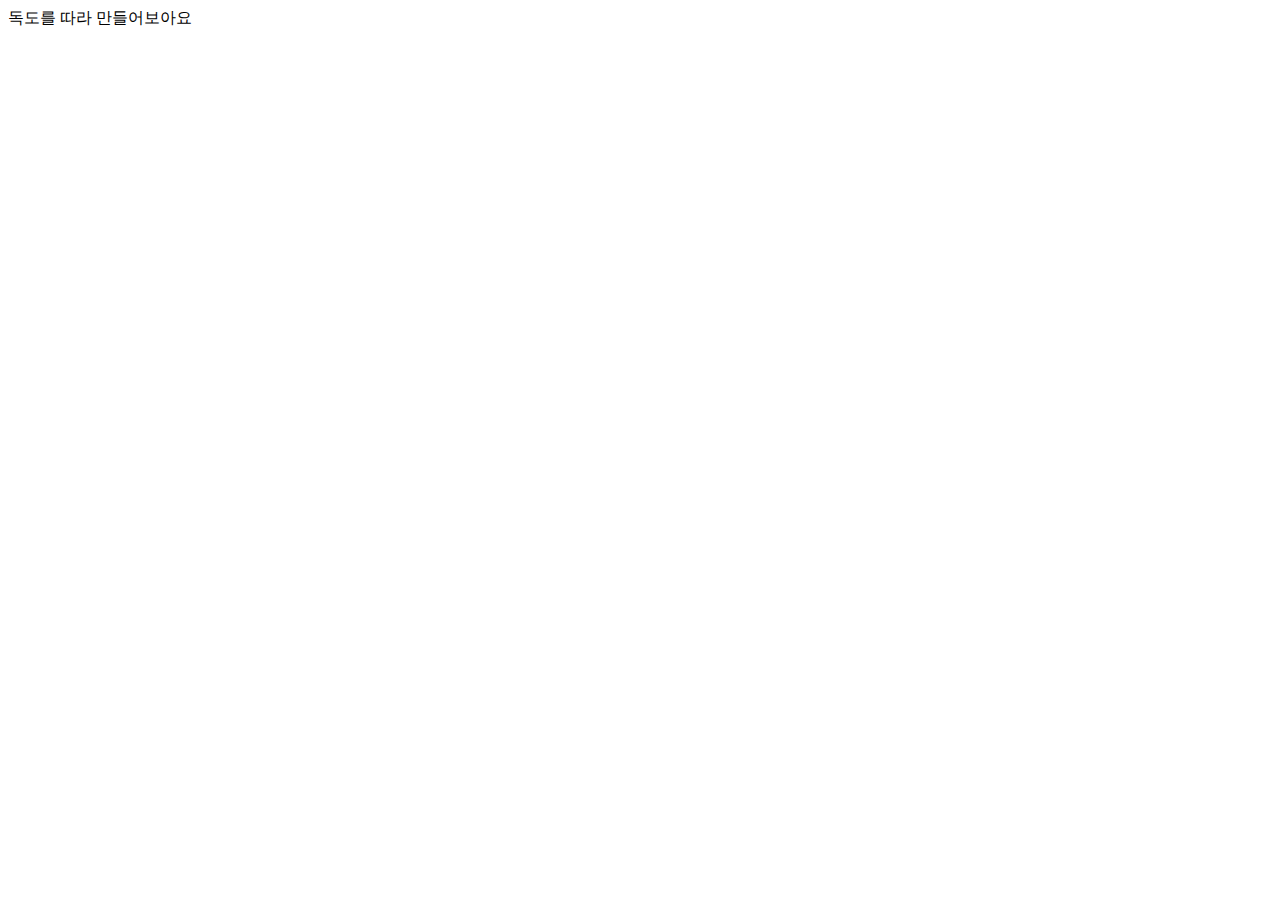
==== index.html @ 1f7504f8 "dokdo" ====
<!DOCTYPE html>
<html lang="ko">

<head>
    <meta charset="UTF-8">
    <meta name="viewport" content="width=device-width, initial-scale=1.0">
    <title>독도 따라만들기</title>
</head>

<body>
    독도를 따라 만들어보아요
</body>

</html>
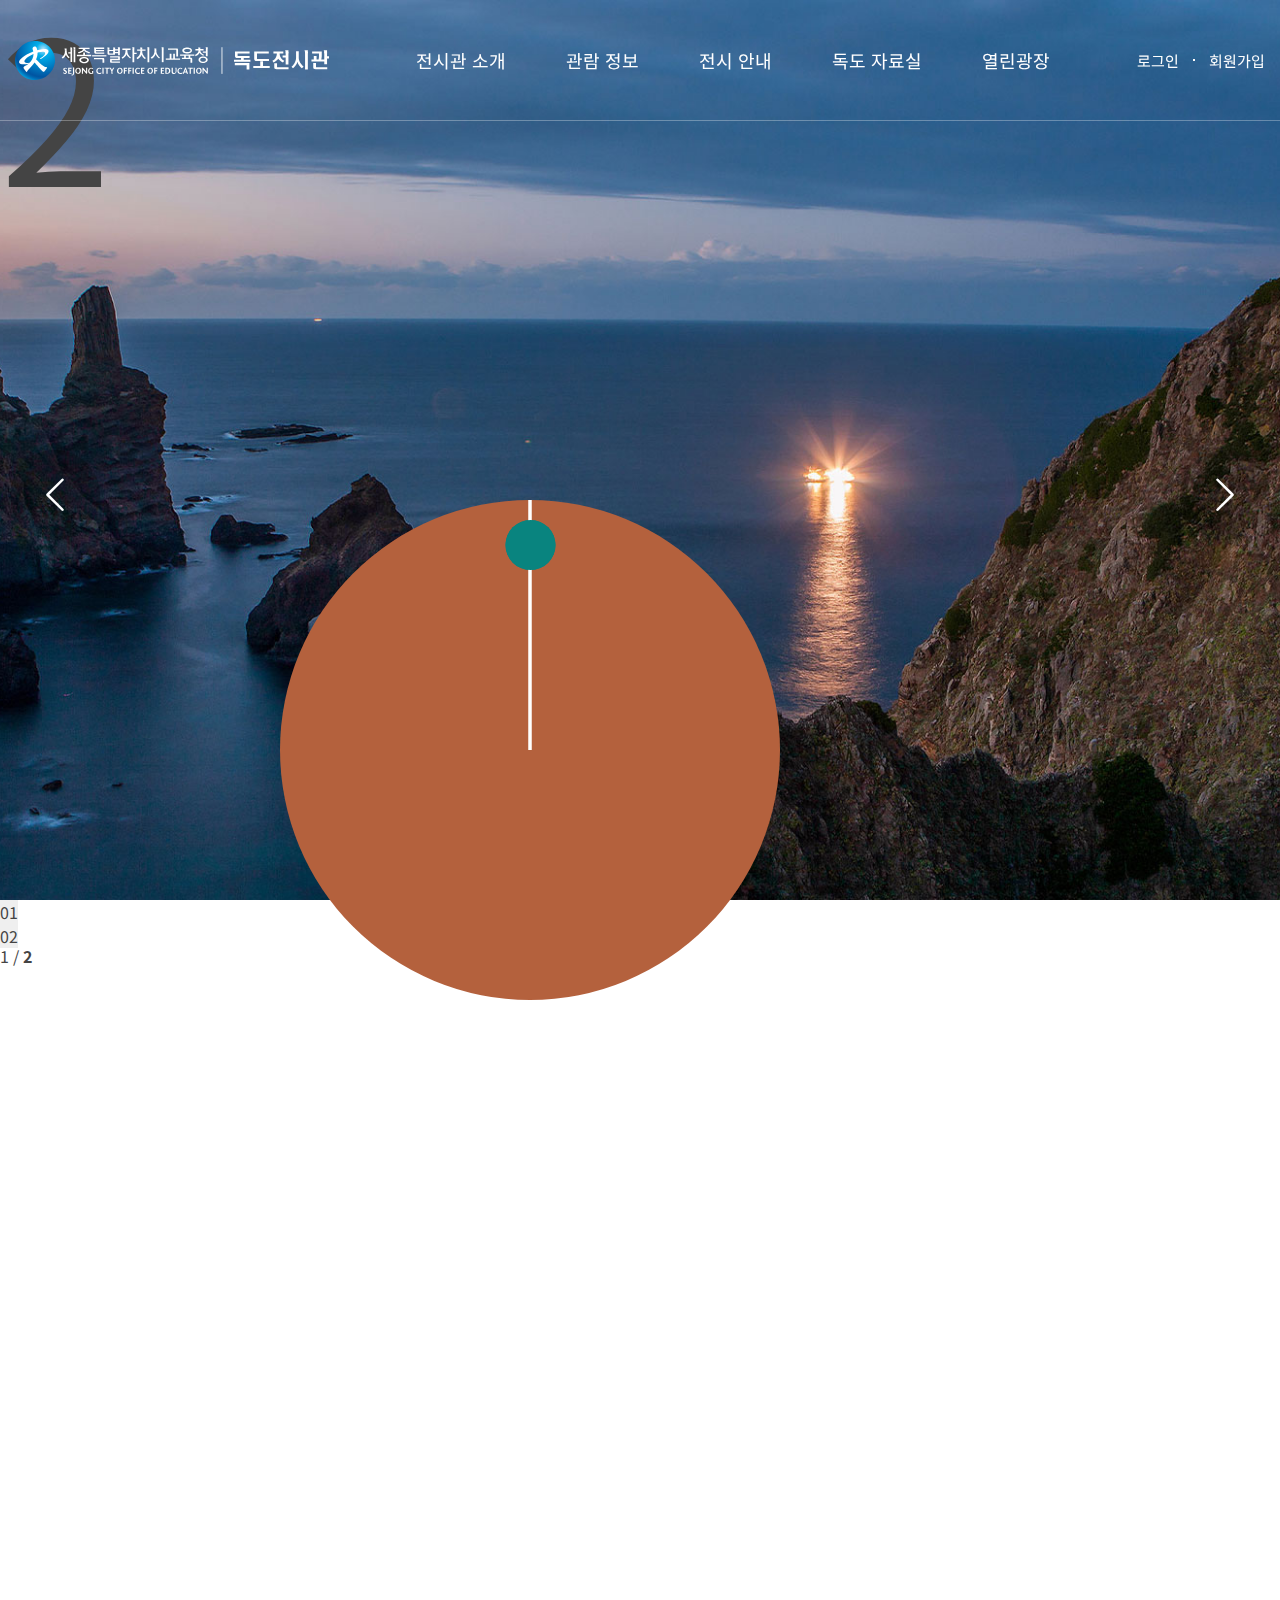
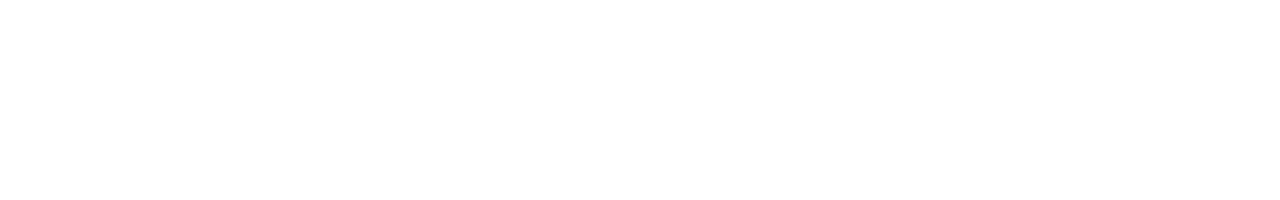
==== commit 82cf8267: "독도" ====
--- a/index.html
+++ b/index.html
@@ -5,10 +5,113 @@
     <meta charset="UTF-8">
     <meta name="viewport" content="width=device-width, initial-scale=1.0">
     <title>독도 따라만들기</title>
+    <link rel="stylesheet" href="./css/base.css">
+    <link rel="stylesheet" href="https://cdn.jsdelivr.net/npm/swiper@9/swiper-bundle.min.css" />
+    <link rel="stylesheet" href="./css/aos.css">
+    <link rel="stylesheet" href="./css/style.css?ver=1.0">
+
+    <script src="./js/jquery-1.12.4.min.js"></script>
+    <script src="https://cdn.jsdelivr.net/npm/swiper@9/swiper-bundle.min.js"></script>
+    <script src="./js/ScrollToPlugin.min.js"></script>
+    <script src="./js/TweenMax.min.js"></script>
+    <script src="./js/aos.js"></script>
+    <script src="./js/custom.js?ver=1.0"></script>
 </head>
 
 <body>
-    독도를 따라 만들어보아요
+    <div class="wrap">
+        <!-- 헤더 -->
+        <header class="header">
+            <div class="inner header_wrap">
+                <h1><a href="/"><img src="./images/logo_simbol.svg" alt=""><img src="./images/logo_tx.svg" alt=""></a>
+                </h1>
+                <nav class="gnb">
+                    <ul class="menu">
+                        <li><a href="">전시관 소개</a>
+                            <ul class="sub">
+                                <li><a href="">인사말</a></li>
+                                <li><a href="">전시관 연혁</a></li>
+                                <li><a href="">오시는길</a></li>
+                            </ul>
+                        </li>
+
+                        <li><a href="">관람 정보</a>
+                            <ul class="sub">
+                                <li><a href="">관람안내</a></li>
+                                <li><a href="">단체예약</a></li>
+                                <li><a href="">예약확인취소</a></li>
+                            </ul>
+                        </li>
+
+                        <li><a href="">전시 안내</a></li>
+                        <li><a href="">독도 자료실</a>
+                            <ul class="sub">
+                                <li><a href="">독도현황</a></li>
+                                <li><a href="">독도사진</a></li>
+                                <li><a href="">교육자료실</a></li>
+                            </ul>
+                        </li>
+                        <li><a href="">열린광장</a>
+                            <ul class="sub">
+                                <li><a href="">공지사항</a></li>
+                                <li><a href="">포토앨범</a></li>
+                            </ul>
+                        </li>
+                    </ul>
+                </nav>
+                <div class="login_area">
+                    <ul class="member">
+                        <li><a href="">로그인</a></li>
+                        <li><a href="">회원가입</a></li>
+                    </ul>
+                </div>
+            </div>
+        </header>
+        <!-- 메인 -->
+        <main>
+            <section class="main_visual">
+                <div class="main_slide swiper">
+                    <div class="swiper-wrapper">
+                        <!-- swiper-slide-active라는 스와이퍼 적용 시 붙는 class가 존재함 ↓-->
+                        <div class="swiper-slide itm01 itm">1</div>
+                        <div class="swiper-slide itm02 itm">2</div>
+                        <!-- 그래서 css로 slideActiveClass: 'on' 적용해서 class를 on으로 바꿈 -->
+                    </div>
+                </div>
+                <div class="arrows">
+                    <i class="bi bi-chevron-left left"></i>
+                    <i class="bi bi-chevron-right right"></i>
+                </div>
+                <ul class="slide_dots">
+                    <li><button>01</button></li>
+                    <li><button>02</button></li>
+                </ul>
+
+                <div class="num">
+                    <span>현재 슬라이드 번호</span> / <strong>총 갯수</strong>
+                </div>
+
+                <div class="cicle">
+                    <span></span>
+                    <span></span>
+                </div>
+
+            </section>
+
+            <section class="">
+                <div class=" inner"></div>
+            </section>
+
+            <section class="">
+                <div class="inner"></div>
+            </section>
+
+        </main>
+        <!-- 푸터 -->
+        <footer class="footer">
+
+        </footer>
+    </div>
 </body>
 
 </html>--- a/css/base.css
+++ b/css/base.css
@@ -0,0 +1,268 @@
+@charset "utf-8";
+
+@import url('https://fonts.googleapis.com/css2?family=Noto+Sans+KR:wght@100;300;400;500;700;900&family=Noto+Serif+KR:wght@200;300;400;500;600;700;900&family=Roboto:wght@100;300;400;500;700;900&display=swap');
+@import url("https://cdn.jsdelivr.net/npm/bootstrap-icons@1.10.5/font/bootstrap-icons.css");
+/* 
+ * base CSS Document
+ */
+
+/* reset */
+body,
+p,
+div,
+span,
+h1,
+h2,
+h3,
+h4,
+h5,
+h6,
+ul,
+ol,
+li,
+dl,
+dt,
+dd,
+table,
+th,
+td,
+form,
+fieldset,
+legend,
+input,
+textarea,
+button,
+select {
+    margin: 0;
+    padding: 0;
+    box-sizing: border-box;
+}
+
+*::before,
+*::after {
+    box-sizing: border-box;
+}
+
+body,
+input,
+textarea,
+button,
+select {
+    font-family: 'Noto Sans KR', 'Roboto', 'Noto Serif KR', sans-serif;
+    color: #444;
+    font-weight: 400;
+}
+
+html {
+    font-size: 6.25%;
+}
+
+body {
+    font-size: 16rem;
+    font-family: 'Noto Sans KR', 'Roboto', 'Noto Serif KR', sans-serif;
+    line-height: 1;
+}
+
+h1,
+h2,
+h3,
+h4,
+h5,
+h6 {
+    font-size: inherit;
+    font-weight: inherit;
+}
+
+input,
+textarea,
+button,
+select {
+    font-size: 16px;
+}
+
+img,
+fieldset,
+button {
+    border: 0;
+}
+
+textarea {
+    overflow: auto;
+}
+
+input[type=submit],
+input[type=button],
+button {
+    cursor: pointer;
+}
+
+img {
+    vertical-align: top;
+}
+
+address,
+em {
+    font-style: normal;
+}
+
+table {
+    border-spacing: 0;
+    border-collapse: collapse;
+}
+
+table,
+th,
+td {
+    border: none;
+}
+
+caption {
+    overflow: hidden;
+    line-height: 0;
+    text-indent: -2000em;
+}
+
+legend,
+.hidden {
+    padding: 0;
+    margin: 0;
+    overflow: hidden !important;
+    text-indent: 100%;
+    white-space: nowrap;
+    font-size: 0;
+}
+
+i {
+    font-style: normal;
+}
+
+/* HTML5 display-role reset for older browsers */
+article,
+aside,
+details,
+figcaption,
+figure,
+footer,
+header,
+hgroup,
+menu,
+nav,
+section {
+    display: block;
+}
+
+figure {
+    padding: 0px;
+    margin: 0px;
+}
+
+/* 링크 기본값 */
+a:link {
+    text-decoration: none;
+    color: #444;
+}
+
+a:visited {
+    text-decoration: none;
+    color: #444;
+}
+
+a:hover {
+    text-decoration: none;
+    color: #444;
+}
+
+a:active {
+    text-decoration: none;
+}
+
+a:focus {
+    text-decoration: none;
+}
+
+/* 리스트 스타일 제거 */
+ul,
+ol,
+li {
+    list-style: none;
+}
+
+/* mobile */
+body {
+    -webkit-text-size-adjust: none;
+    -moz-text-size-adjust: none;
+    -ms-text-size-adjust: none;
+}
+
+/* hidden contents */
+.skip,
+.hidden {
+    position: absolute;
+    width: 1rem;
+    height: 1rem;
+    font-size: 0;
+    line-height: 0;
+    overflow: hidden;
+    z-index: -1
+}
+
+.blind {
+    position: absolute;
+    width: 1px;
+    height: 1px;
+    margin: -1px;
+    overflow: hidden;
+    clip: rect(0 0 0 0)
+}
+
+.skip:focus {
+    top: 0;
+    left: 0;
+    display: inline-block;
+    width: auto;
+    height: auto;
+    padding: 0 30rem;
+    font-size: 14rem;
+    line-height: 40rem;
+    color: #fff;
+    background: #09847F;
+    z-index: 10
+}
+
+#skip_navi {
+    position: absolute;
+    top: 0;
+    height: 0rem;
+    width: 100%;
+    z-index: 999;
+}
+
+#skip_navi a {
+    display: block;
+    height: 1rem;
+    width: 1rem;
+    margin-bottom: -1rem;
+    overflow: hidden;
+    text-align: center;
+    color: #fff;
+    white-space: nowrap;
+    font-size: 18rem
+}
+
+#skip_navi a:focus,
+#skip_navi a:active {
+    display: block;
+    top: 0;
+    width: 100%;
+    height: 45rem;
+    line-height: 45rem;
+    padding: 10rem 0;
+    background: #09847F;
+}
+
+
+.inner {
+    max-width: 1440rem;
+    margin: 0 auto;
+    padding: 0 15rem;
+}--- a/css/style.css
+++ b/css/style.css
@@ -0,0 +1,265 @@
+/* 변수쓰기 */
+:root {
+    --mc: #09847f;
+    --sc: #b4613d;
+    --lc: #dddddd;
+    --wc: #ffffff;
+    --dc: #333;
+}
+
+.inner {
+    max-width: 1440rem;
+    margin: 0 auto;
+    padding: 0 15rem;
+}
+
+.wrap {}
+
+
+/* 헤더 */
+.header {
+    position: fixed;
+    top: 0;
+    left: 0;
+    right: 0;
+    z-index: 999;
+    border-bottom: 1px solid rgba(255, 255, 255, 0.3);
+}
+
+
+.header.on {
+    background: var(--wc);
+    border-bottom: 1px solid rgba(0, 0, 0, 0.1);
+}
+
+.header .header_wrap {
+    display: flex;
+    justify-content: space-between;
+    align-items: center;
+    height: 120rem;
+    color: var(--mc);
+
+    transition: height 0.5s;
+}
+
+.header.on .header_wrap {
+    height: 80rem;
+}
+
+.header h1 {
+    font-size: 0;
+}
+
+.header h1 img {
+    height: 39rem;
+}
+
+.header.on h1 img:last-child {
+    filter: invert();
+}
+
+/* 메뉴 */
+.gnb {}
+
+.gnb .menu {
+    display: flex;
+}
+
+.gnb .menu>li {
+    position: relative;
+    padding: 0 30px;
+}
+
+.gnb .menu a {
+    display: block;
+    color: var(--wc);
+    font-size: 18rem;
+    line-height: 120rem;
+}
+
+.header.on .gnb .menu a {
+    color: var(--dc);
+}
+
+/* 서브메뉴(다단메뉴) */
+.gnb .sub {
+    position: absolute;
+    top: 130rem;
+    left: 50%;
+    transform: translate(-50%, 0);
+    background: var(--wc);
+    width: 180rem;
+    text-align: center;
+    box-shadow: 15px 20px 30px rgba(17, 17, 17, 0.1);
+    padding: 15rem 0;
+    border-radius: 20rem;
+
+    opacity: 0;
+    visibility: hidden;
+
+    transition: 0.5s;
+}
+
+.header.on .gnb .menu li:hover .sub {
+    top: 80rem;
+}
+
+.gnb .menu li:hover .sub {
+    top: 100rem;
+    opacity: 1;
+    visibility: visible;
+}
+
+.gnb .sub li~li {}
+
+.gnb .sub a {
+    display: block;
+    color: var(--dc);
+    font-size: 15rem;
+    line-height: 40rem;
+}
+
+
+/* 로그인 */
+.login_area .member {
+    display: flex;
+    gap: 30px;
+}
+
+.login_area .member a {
+    font-size: 15rem;
+    color: var(--wc);
+}
+
+.login_area .member li~li {
+    position: relative;
+}
+
+.login_area .member li~li::before {
+    content: "";
+    position: absolute;
+    top: 50%;
+    left: -15rem;
+    width: 2px;
+    height: 2px;
+    transform: translate(-50%, -50%);
+    background: var(--wc);
+}
+
+.header.on .login_area .member a {
+    color: var(--dc);
+}
+
+.header.on .login_area .member li~li::before {
+    background: var(--dc);
+}
+
+
+/* 메인 */
+/* 메인 비쥬얼 스와이퍼 */
+.main_visual {
+    height: 100vh;
+}
+
+.main_slide .itm {
+    font-size: 100rem;
+    transition: 0.5s;
+}
+
+.main_slide .itm.on {
+    font-size: 200rem;
+}
+
+.main_visual .main_slide .itm01 {
+    height: 100vh;
+    background: url(../images/img_visual01.jpg) no-repeat center center/cover;
+}
+
+.main_visual .main_slide .itm02 {
+    height: 100vh;
+    background: url(../images/img_visual02.jpg) no-repeat center center/cover;
+}
+
+.main_visual .arrows {
+    position: absolute;
+    top: 50%;
+    left: 50%;
+    z-index: 998;
+    transform: translate(-50%, -50%);
+    max-width: 1600rem;
+    width: 100%;
+}
+
+.main_visual .arrows i {
+    position: absolute;
+    top: 0;
+}
+
+.main_visual .arrows .left {
+    left: 10rem;
+}
+
+.main_visual .arrows .right {
+    right: 10rem;
+}
+
+.main_visual .arrows i::before {
+    font-size: 40rem;
+    color: var(--wc);
+    padding: 25rem;
+    background: rgba(0, 0, 0, 0.2);
+    border-radius: 50%;
+}
+
+.main_visual .slide_dots li.on button {
+    font-size: 100rem;
+}
+
+.cicle {
+    position: absolute;
+    top: 500px;
+    right: 500px;
+    width: 500px;
+    height: 500px;
+    background: #b4613d;
+    z-index: 1000;
+    border-radius: 50%;
+}
+
+.cicle span {
+    position: absolute;
+    top: 0;
+    left: 50%;
+    transform: translate(-50%, 0);
+    height: 250px;
+    width: 3px;
+    background: #fff;
+}
+
+.cicle span::after {
+    content: "";
+    position: absolute;
+    top: 20px;
+    left: 50%;
+    transform: translate(-50%, 0);
+    width: 50px;
+    height: 50px;
+    background: #09847f;
+    border-radius: 50%;
+}
+
+.cicle span:nth-child(1) {
+    transform: translate(-50%, 0) rotate(0deg);
+    transform-origin: center bottom;
+}
+
+
+
+
+
+
+
+
+.footer {
+    height: 100vh;
+}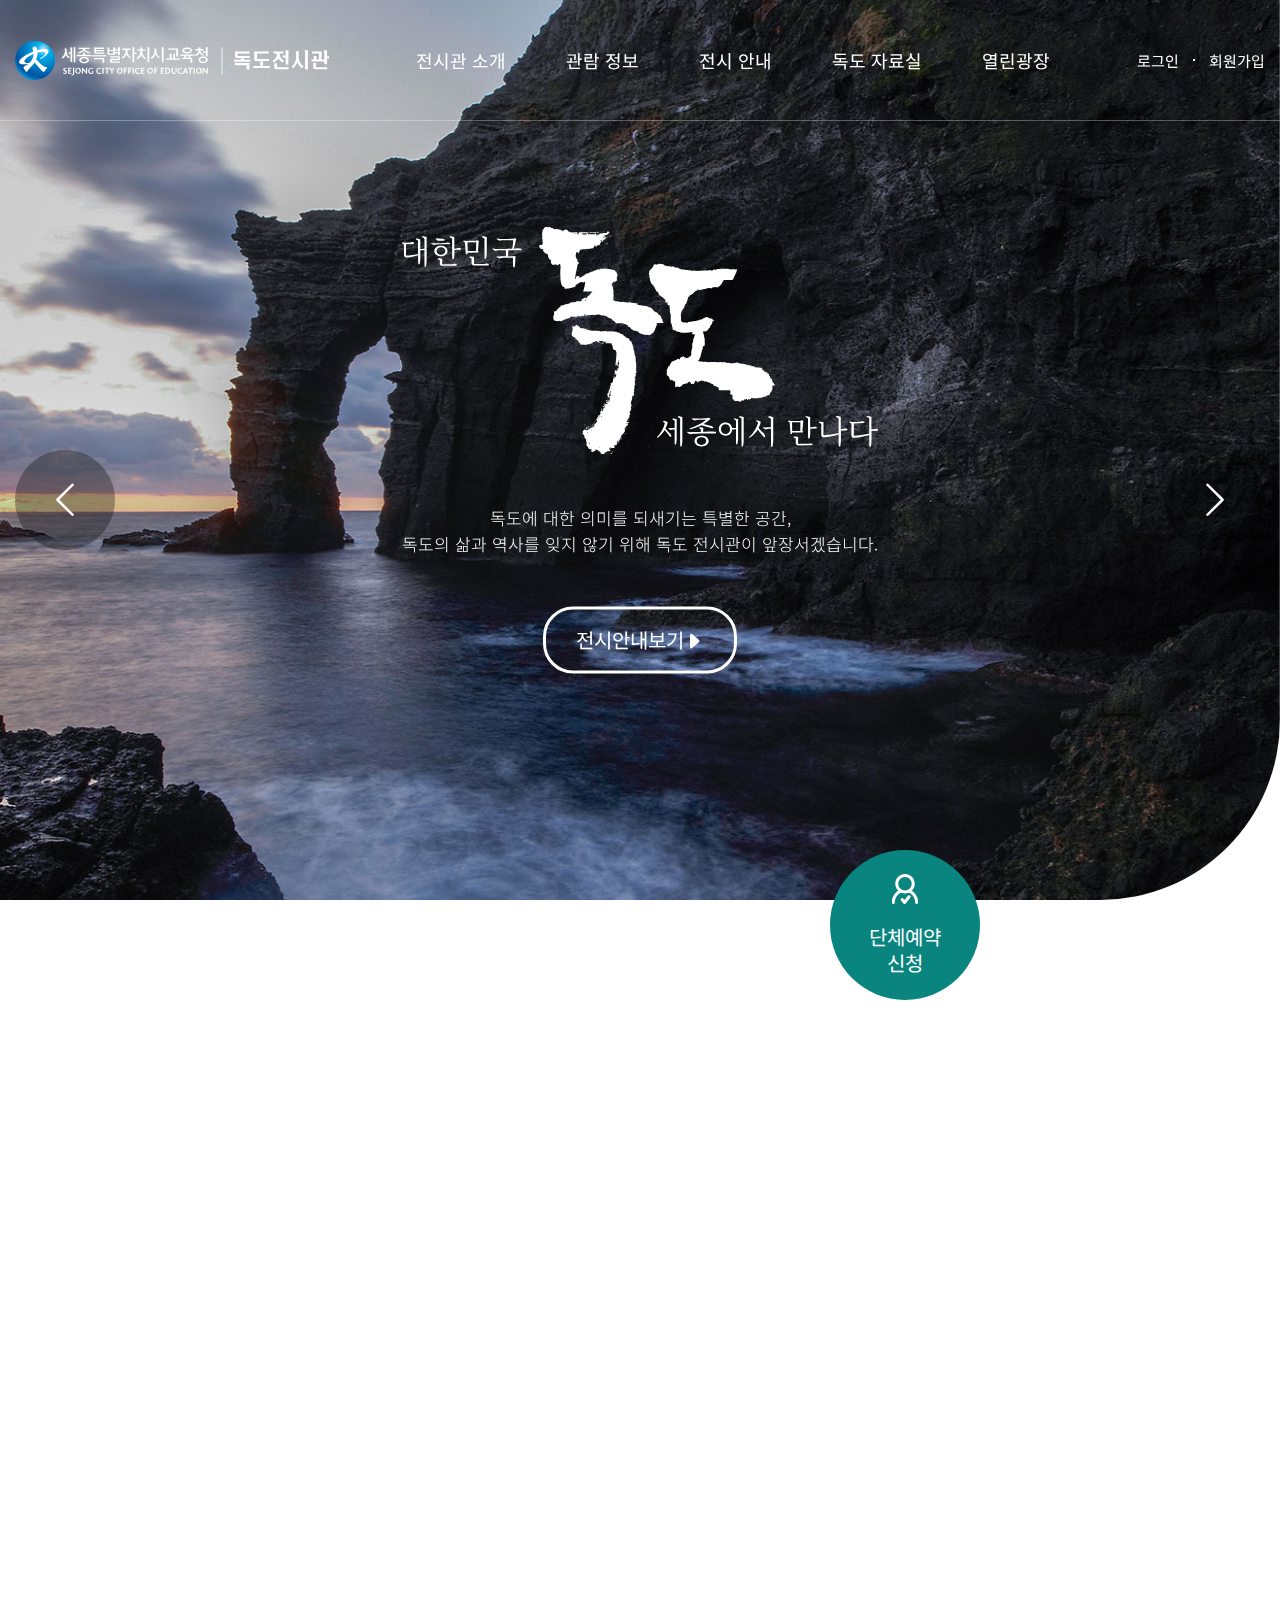
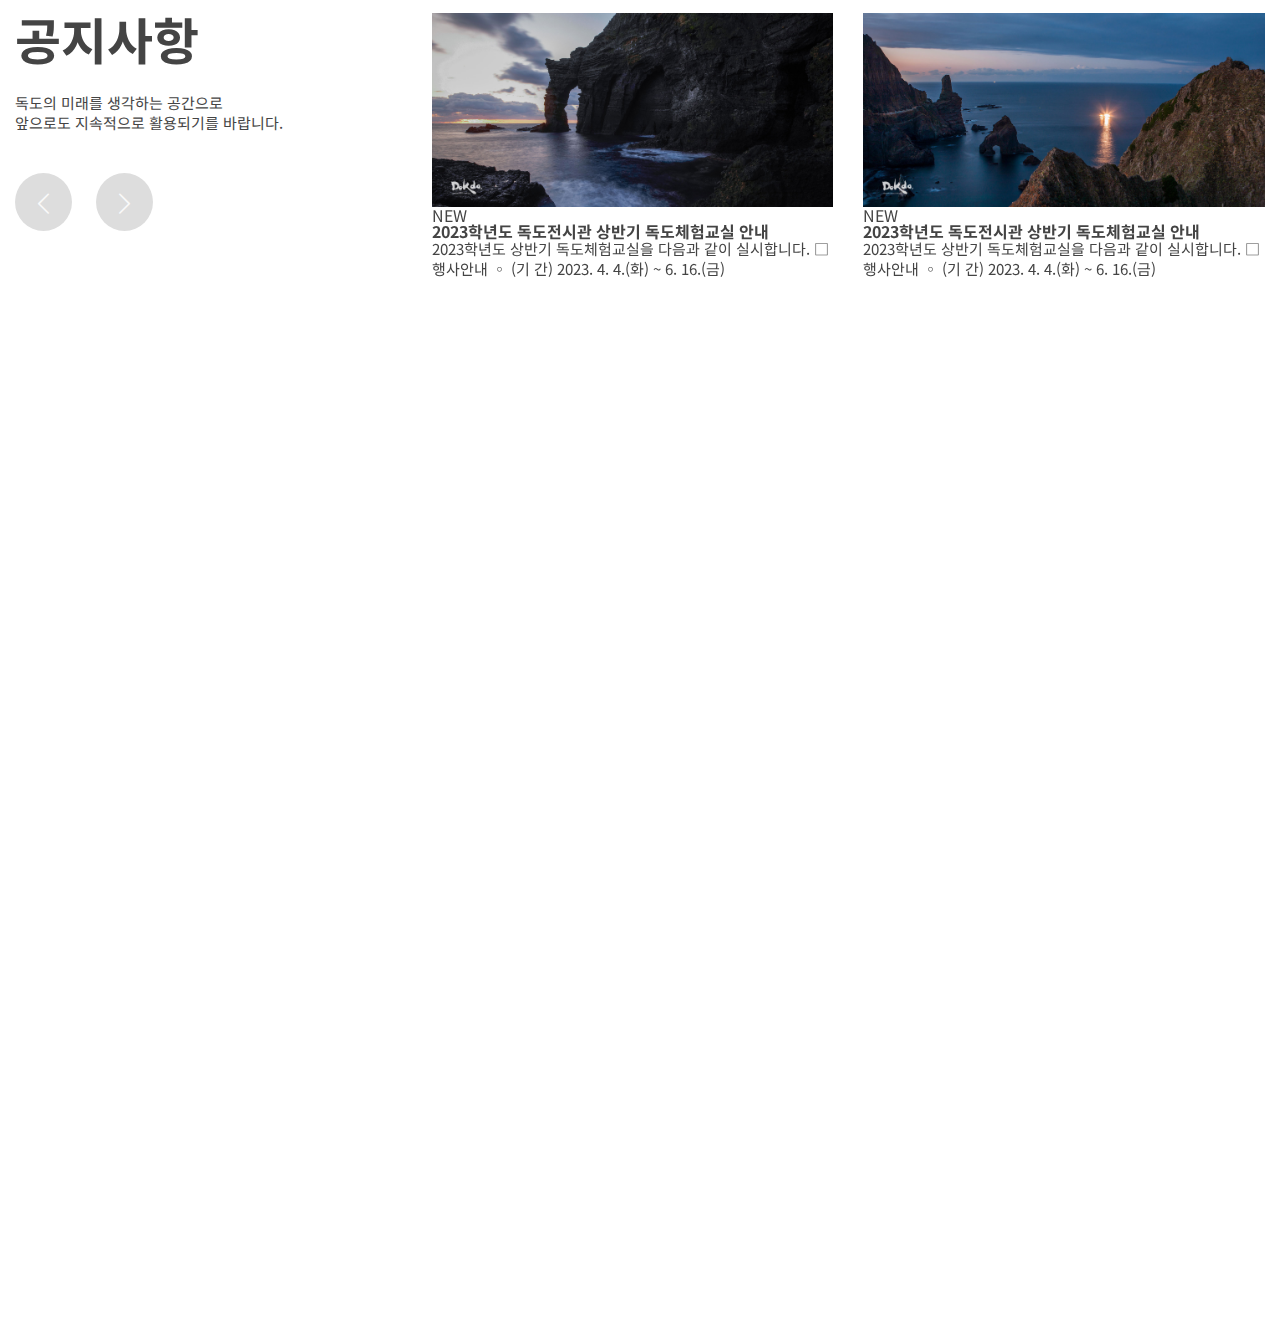
==== commit 04a04f7c: "독도" ====
--- a/index.html
+++ b/index.html
@@ -7,6 +7,7 @@
     <title>독도 따라만들기</title>
     <link rel="stylesheet" href="./css/base.css">
     <link rel="stylesheet" href="https://cdn.jsdelivr.net/npm/swiper@9/swiper-bundle.min.css" />
+    <link rel="stylesheet" href="./css/animate.min.css">
     <link rel="stylesheet" href="./css/aos.css">
     <link rel="stylesheet" href="./css/style.css?ver=1.0">
 
@@ -26,6 +27,7 @@
                 <h1><a href="/"><img src="./images/logo_simbol.svg" alt=""><img src="./images/logo_tx.svg" alt=""></a>
                 </h1>
                 <nav class="gnb">
+                    <h2 class="blind">메뉴</h2>
                     <ul class="menu">
                         <li><a href="">전시관 소개</a>
                             <ul class="sub">
@@ -70,47 +72,138 @@
         <!-- 메인 -->
         <main>
             <section class="main_visual">
+                <h2 class="blind">메인 컨텐츠 소개</h2>
                 <div class="main_slide swiper">
                     <div class="swiper-wrapper">
-                        <!-- swiper-slide-active라는 스와이퍼 적용 시 붙는 class가 존재함 ↓-->
-                        <div class="swiper-slide itm01 itm">1</div>
-                        <div class="swiper-slide itm02 itm">2</div>
-                        <!-- 그래서 css로 slideActiveClass: 'on' 적용해서 class를 on으로 바꿈 -->
-                    </div>
-                </div>
+                        <div class="swiper-slide itm01 itm">
+                            <div class="slide-image" data-swiper-parallax='45%'></div>
+                            <div class="content">
+                                <div class="img_box">
+                                    <img src="./images/visual_tx.svg" alt="">
+                                </div>
+                                <p>독도에 대한 의미를 되새기는 특별한 공간,<br />독도의 삶과 역사를 잊지 않기 위해 독도 전시관이 앞장서겠습니다.</p>
+                                <a href="" class="btn wc">전시안내보기<i class="bi bi-caret-right-fill"></i></a>
+                            </div>
+                        </div>
+                        <div class="swiper-slide itm02 itm">
+                            <div class="slide-image" data-swiper-parallax='45%'></div>
+                            <div class="content">
+                                <div class="img_box">
+                                    <img src="./images/visual_tx.svg" alt="">
+                                </div>
+                                <p>독도에 대한 의미를 되새기는 특별한 공간,<br />독도의 삶과 역사를 잊지 않기 위해 독도 전시관이 앞장서겠습니다.</p>
+                                <a href="" class="btn wc">전시안내보기<i class="bi bi-caret-right-fill"></i></a>
+                            </div>
+                        </div>
+                    </div>
+                </div>
+
                 <div class="arrows">
                     <i class="bi bi-chevron-left left"></i>
                     <i class="bi bi-chevron-right right"></i>
                 </div>
-                <ul class="slide_dots">
-                    <li><button>01</button></li>
-                    <li><button>02</button></li>
-                </ul>
-
-                <div class="num">
-                    <span>현재 슬라이드 번호</span> / <strong>총 갯수</strong>
-                </div>
-
-                <div class="cicle">
-                    <span></span>
-                    <span></span>
-                </div>
-
+                <div class="btn_cicle">
+                    <a href="" class="case">
+                        <span>단체예약<br />신청</span>
+                    </a>
+                </div>
             </section>
 
-            <section class="">
-                <div class=" inner"></div>
-            </section>
-
-            <section class="">
-                <div class="inner"></div>
-            </section>
-
-        </main>
-        <!-- 푸터 -->
-        <footer class="footer">
-
-        </footer>
+
+            <section class="main_content section _se_">
+                <h2 class="blind">메인 콘텐츠</h2>
+                <div class="inner content">
+                    <div class="left">
+                        <h3>독도 바로알기</h3>
+                        <p>독도의 역사를 배우고, 자연을 체험하며 독도영토주권<br />
+                            수호 의지를 다질 수 있는 소중한 시간이 되기를 바랍니다.</p>
+                        <a href="" class="btn mc">바로가기
+                            <i class="bi bi-caret-right-fill"></i></a>
+                    </div>
+                    <div class="right">
+                        <h3>관람안내</h3>
+                        <div class="desc">
+                            <i class="bi bi-caret-right-fill"></i>
+                            <a href="tel:044-999-6393" class="tel">044-999-6393</a>
+                            <a href="" class="btn2">관람 문의하기</a>
+                        </div>
+                        <ul class="list_dots list">
+
+                            <li><strong>관람시간</strong>
+                                <p>화요일-토요일 9:00 ~ 17:00<br />
+                                    (점심시간 12:00~13:00, 입장마감 16:30)<br />
+                                    <span>※ 관람시간은 학교 사정에 따라 변경될 수 있습니다.</span>
+                                </p>
+                            </li>
+                            <li><strong>휴관안내</strong>
+                                <p>일요일, 월요일 및 공휴일</p>
+                            </li>
+                            <li><strong class="ls2">위치</strong>
+                                <p>세종특별자치시 새롬서로 68 새롬고등학교 1층</p>
+                            </li>
+
+                        </ul>
+                    </div>
+                </div>
+    </div>
+
+
+    </section>
+    <section class="main_notice _se_">
+        <div class="inner content">
+            <div class="left">
+                <h2>공지사항</h2>
+                <p>독도의 미래를 생각하는 공간으로<br />
+                    앞으로도 지속적으로 활용되기를 바랍니다.</p>
+                <div class="arrows">
+                    <i class="bi bi-chevron-left"></i>
+                    <i class="bi bi-chevron-right"></i>
+                </div>
+
+            </div>
+            <div class="right">
+                <div class="swiper notice_slide">
+                    <div class="swiper-wrapper">
+                        <div class="swiper-slide card">
+                            <a href="">
+                                <div class="img_box"><img src="./images/img_visual01.jpg" alt=""></div>
+                                <div class="new btn3">NEW</div>
+                                <strong>2023학년도 독도전시관 상반기 독도체험교실 안내</strong>
+                                <p class="desc">2023학년도 상반기 독도체험교실을 다음과 같이 실시합니다.
+                                    □ 행사안내
+                                    ◦ (기 간) 2023. 4. 4.(화) ~ 6. 16.(금)
+                                </p>
+                            </a>
+                        </div>
+                        <div class="swiper-slide card">
+                            <a href="">
+                                <div class="img_box"><img src="./images/img_visual02.jpg" alt=""></div>
+                                <div class="new btn3">NEW</div>
+                                <strong>2023학년도 독도전시관 상반기 독도체험교실 안내</strong>
+                                <p class="desc">2023학년도 상반기 독도체험교실을 다음과 같이 실시합니다.
+                                    □ 행사안내
+                                    ◦ (기 간) 2023. 4. 4.(화) ~ 6. 16.(금)
+                                </p>
+                            </a>
+
+                        </div>
+                    </div>
+                </div>
+            </div>
+        </div>
+
+
+
+
+
+
+    </section>
+
+    </main>
+    <!-- 푸터 -->
+    <footer class="footer">
+
+    </footer>
     </div>
 </body>
 
--- a/css/base.css
+++ b/css/base.css
@@ -157,27 +157,9 @@
 }
 
 /* 링크 기본값 */
-a:link {
+a {
     text-decoration: none;
-    color: #444;
-}
-
-a:visited {
-    text-decoration: none;
-    color: #444;
-}
-
-a:hover {
-    text-decoration: none;
-    color: #444;
-}
-
-a:active {
-    text-decoration: none;
-}
-
-a:focus {
-    text-decoration: none;
+    color: inherit
 }
 
 /* 리스트 스타일 제거 */
--- a/css/style.css
+++ b/css/style.css
@@ -5,12 +5,91 @@
     --lc: #dddddd;
     --wc: #ffffff;
     --dc: #333;
+    --gc: #f9f9f9;
 }
 
 .inner {
     max-width: 1440rem;
     margin: 0 auto;
     padding: 0 15rem;
+}
+
+.btn {
+    display: inline-block;
+    font-size: 20rem;
+    padding: 20rem 30rem;
+    border-radius: 30rem;
+}
+
+.btn2 {
+    display: inline-block;
+    font-size: 20rem;
+    padding: 20rem 30rem;
+    border-radius: 20rem;
+    overflow: hidden;
+    background: var(--dc);
+    color: var(--wc);
+}
+
+.btn::before {
+    content: "";
+    font-family: bootstrap-icons;
+    vertical-align: middle;
+    margin: 0 0;
+}
+
+.btn.wc {
+    position: relative;
+    color: var(--wc);
+    border: 3px solid var(--wc);
+}
+
+.btn.wc::before {
+    content: "";
+    position: absolute;
+    top: 0;
+    left: 0;
+    right: 0;
+    height: 0;
+    z-index: -1;
+    background: var(--mc);
+    transition: 0.3s;
+}
+
+.btn.wc:hover::before {
+    top: auto;
+    bottom: 0;
+    height: 100%;
+}
+
+.btn.mc {
+    color: var(--mc);
+    border: 3px solid var(--mc);
+}
+
+.list_dots>* {
+    position: relative;
+    padding: 0 0 0 15rem;
+}
+
+.list_dots>*::before {
+    content: "";
+    position: absolute;
+    top: 7rem;
+    left: 0;
+    width: 2rem;
+    height: 2rem;
+    background: var(--mc);
+
+}
+
+
+.section {
+    padding: 100rem 0;
+}
+
+.section.gc {
+    background: var(--gc);
 }
 
 .wrap {}
@@ -158,24 +237,78 @@
 /* 메인 */
 /* 메인 비쥬얼 스와이퍼 */
 .main_visual {
+    position: relative;
     height: 100vh;
 }
 
+.main_slide {
+    border-radius: 0 0 180rem 0;
+    overflow: hidden;
+}
+
 .main_slide .itm {
-    font-size: 100rem;
-    transition: 0.5s;
-}
-
-.main_slide .itm.on {
-    font-size: 200rem;
-}
-
-.main_visual .main_slide .itm01 {
+    position: relative;
+    overflow: hidden;
+    height: 100vh;
+}
+
+.main_slide .itm .slide-image {
+    position: absolute;
+    inset: 0 0 0 0;
+}
+
+.main_slide .itm .content {
+    position: absolute;
+    top: 50%;
+    left: 50%;
+    transform: translate(-50%, -50%);
+    z-index: 999;
+
+    text-align: center;
+}
+
+.main_slide .itm .img_box {
+    margin: 0 0 50rem 0;
+}
+
+.main_slide .itm p {
+    color: var(--wc);
+    margin: 0 0 50rem 0;
+    text-align: center;
+    font-size: 17rem;
+    font-weight: 300;
+    line-height: 26rem;
+    transform: translate(-100rem, 0);
+    opacity: 0;
+    transition: .5s 1s;
+}
+
+.main_slide .itm.on p {
+    opacity: 1;
+    transform: translate(0, 0);
+}
+
+.main_slide .itm .btn {
+    transform: translate(100rem, 0);
+    opacity: 0;
+    transition: .5s 1.5s;
+}
+
+.main_slide .itm.on .btn {
+    opacity: 1;
+    transform: translate(0, 0);
+}
+
+/* .swiper-wrapper {
+    transition-timing-function: cubic-bezier(0.17, 0.46, 1, 0.39);
+} */
+
+.main_slide .itm01 .slide-image {
     height: 100vh;
     background: url(../images/img_visual01.jpg) no-repeat center center/cover;
 }
 
-.main_visual .main_slide .itm02 {
+.main_slide .itm02 .slide-image {
     height: 100vh;
     background: url(../images/img_visual02.jpg) no-repeat center center/cover;
 }
@@ -193,70 +326,207 @@
 .main_visual .arrows i {
     position: absolute;
     top: 0;
+    cursor: pointer;
 }
 
 .main_visual .arrows .left {
-    left: 10rem;
+    left: 15rem;
 }
 
 .main_visual .arrows .right {
-    right: 10rem;
+    right: 15rem;
 }
 
 .main_visual .arrows i::before {
     font-size: 40rem;
     color: var(--wc);
-    padding: 25rem;
-    background: rgba(0, 0, 0, 0.2);
+    padding: 30rem;
+    background: rgba(0, 0, 0, 0.3);
     border-radius: 50%;
 }
 
-.main_visual .slide_dots li.on button {
-    font-size: 100rem;
-}
-
-.cicle {
-    position: absolute;
-    top: 500px;
-    right: 500px;
-    width: 500px;
-    height: 500px;
-    background: #b4613d;
-    z-index: 1000;
+
+.main_visual .btn_cicle {
+    position: absolute;
+    bottom: -100rem;
+    right: 300rem;
+    z-index: 999;
+}
+
+.main_visual .btn_cicle .case {
+    display: flex;
+    flex-direction: column;
+    justify-content: center;
+    align-items: center;
+    width: 150rem;
+    height: 150rem;
+    background: var(--mc);
+    color: var(--wc);
+    font-size: 20rem;
     border-radius: 50%;
-}
-
-.cicle span {
-    position: absolute;
-    top: 0;
-    left: 50%;
-    transform: translate(-50%, 0);
-    height: 250px;
-    width: 3px;
-    background: #fff;
-}
-
-.cicle span::after {
+    text-align: center;
+    line-height: 26rem;
+
+
+}
+
+.main_visual .btn_cicle:hover .case {
+
+    animation: flipInY 1s;
+}
+
+.main_visual .btn_cicle .case::before {
     content: "";
-    position: absolute;
-    top: 20px;
-    left: 50%;
-    transform: translate(-50%, 0);
-    width: 50px;
-    height: 50px;
-    background: #09847f;
+    display: block;
+    width: 26rem;
+    height: 30rem;
+    background: url(../images/icon_apply.svg) no-repeat center center/cover;
+    margin: 0 0 20rem 0;
+}
+
+.main_content {}
+
+.main_content .content {
+    display: grid;
+    grid-template-columns: repeat(2, 1fr);
+    gap: 30rem;
+}
+
+.main_content .content>* {
+    padding: 80rem 60rem;
+}
+
+.main_content .content .left {
+    position: relative;
+    border-radius: 50rem;
+    background: var(--gc);
+}
+
+.main_content .content .left::before {
+    content: '';
+    position: absolute;
+    bottom: 0;
+    right: 0;
+    width: 400rem;
+    height: 200rem;
+    background: url(../images/img_dokdo.png) no-repeat right bottom/cover;
+    border-radius: 0 0 50rem 0;
+    filter: invert(0);
+
+}
+
+.main_content .content h3 {
+    font-size: 40rem;
+    font-weight: 700;
+    margin: 0 0 17rem 0;
+}
+
+.main_content .content .left {
+    opacity: 0;
+    transform: translate(0, 100rem);
+    transition: 0.8s;
+}
+
+.main_content.on .content .left {
+    opacity: 1;
+    transform: translate(0, 0);
+}
+
+.main_content .content .right {
+    opacity: 0;
+    transform: translate(0, 100rem);
+    transition: 0.8s;
+}
+
+.main_content.on .content .right {
+    opacity: 1;
+    transform: translate(0, 0);
+}
+
+.main_content .content .left p {
+    font-size: 15rem;
+    font-weight: 300;
+    line-height: 20rem;
+    margin: 0 0 57rem 0;
+}
+
+.main_content .content .right .desc {
+    display: flex;
+    justify-content: space-between;
+    align-items: center;
+    margin: 0 0 30rem 0;
+    padding: 0 0 15rem 0;
+    border-bottom: 1px dotted var(--lc);
+}
+
+.main_content .content .right .desc i {
+    background: var(--gc);
+    padding: 15rem 16rem;
     border-radius: 50%;
-}
-
-.cicle span:nth-child(1) {
-    transform: translate(-50%, 0) rotate(0deg);
-    transform-origin: center bottom;
-}
-
-
-
-
-
+    font-size: 30rem;
+}
+
+.main_content .content .right .desc .tel {
+    font-size: 35rem;
+    font-weight: 700;
+}
+
+
+
+.main_content .content .list>* {
+    display: grid;
+    grid-template-columns: 100rem 1fr;
+    margin: 0 0 20rem 0;
+    line-height: 1.6;
+}
+
+.main_content .content .list>*::before {
+    top: 13rem;
+}
+
+.main_content .content .list .ls2 {
+    letter-spacing: 30rem;
+}
+
+
+.main_notice {
+    padding: 0 0 100rem 0;
+}
+
+.main_notice h2 {
+    font-size: 50rem;
+    font-weight: 700;
+    margin: 0 0 30rem 0;
+}
+
+.main_notice .arrows i {
+    padding: 11rem 16rem;
+    font-size: 25rem;
+    background: var(--lc);
+    color: var(--gc);
+    border-radius: 50%;
+    margin: 0 20rem 0 0;
+}
+
+.main_notice p {
+    font-size: 15rem;
+    font-size: 300;
+    line-height: 20rem;
+    margin: 0 0 57rem 0;
+}
+
+.main_notice .content {
+    display: grid;
+    grid-template-columns: 1fr 2fr;
+}
+
+.main_notice .right {
+    overflow: hidden;
+}
+
+.main_notice img {
+    width: 100%;
+}
 
 
 
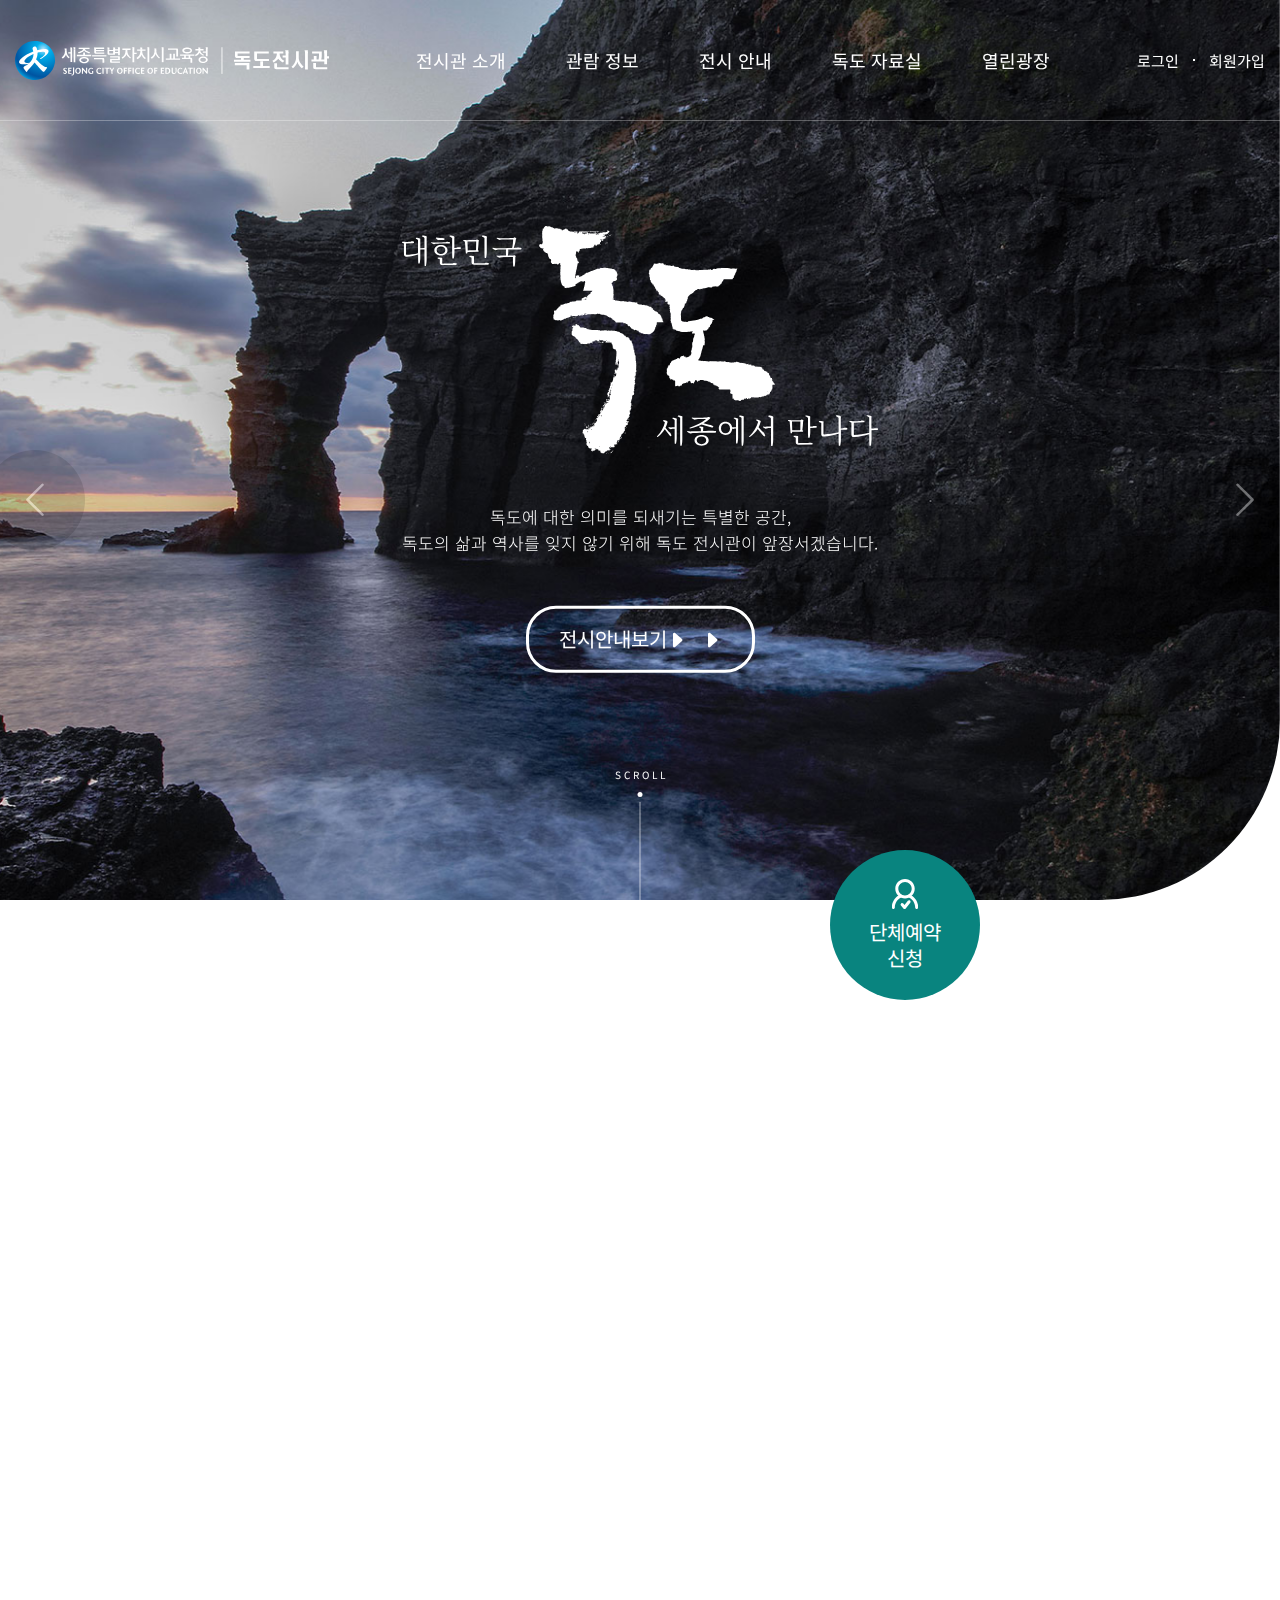
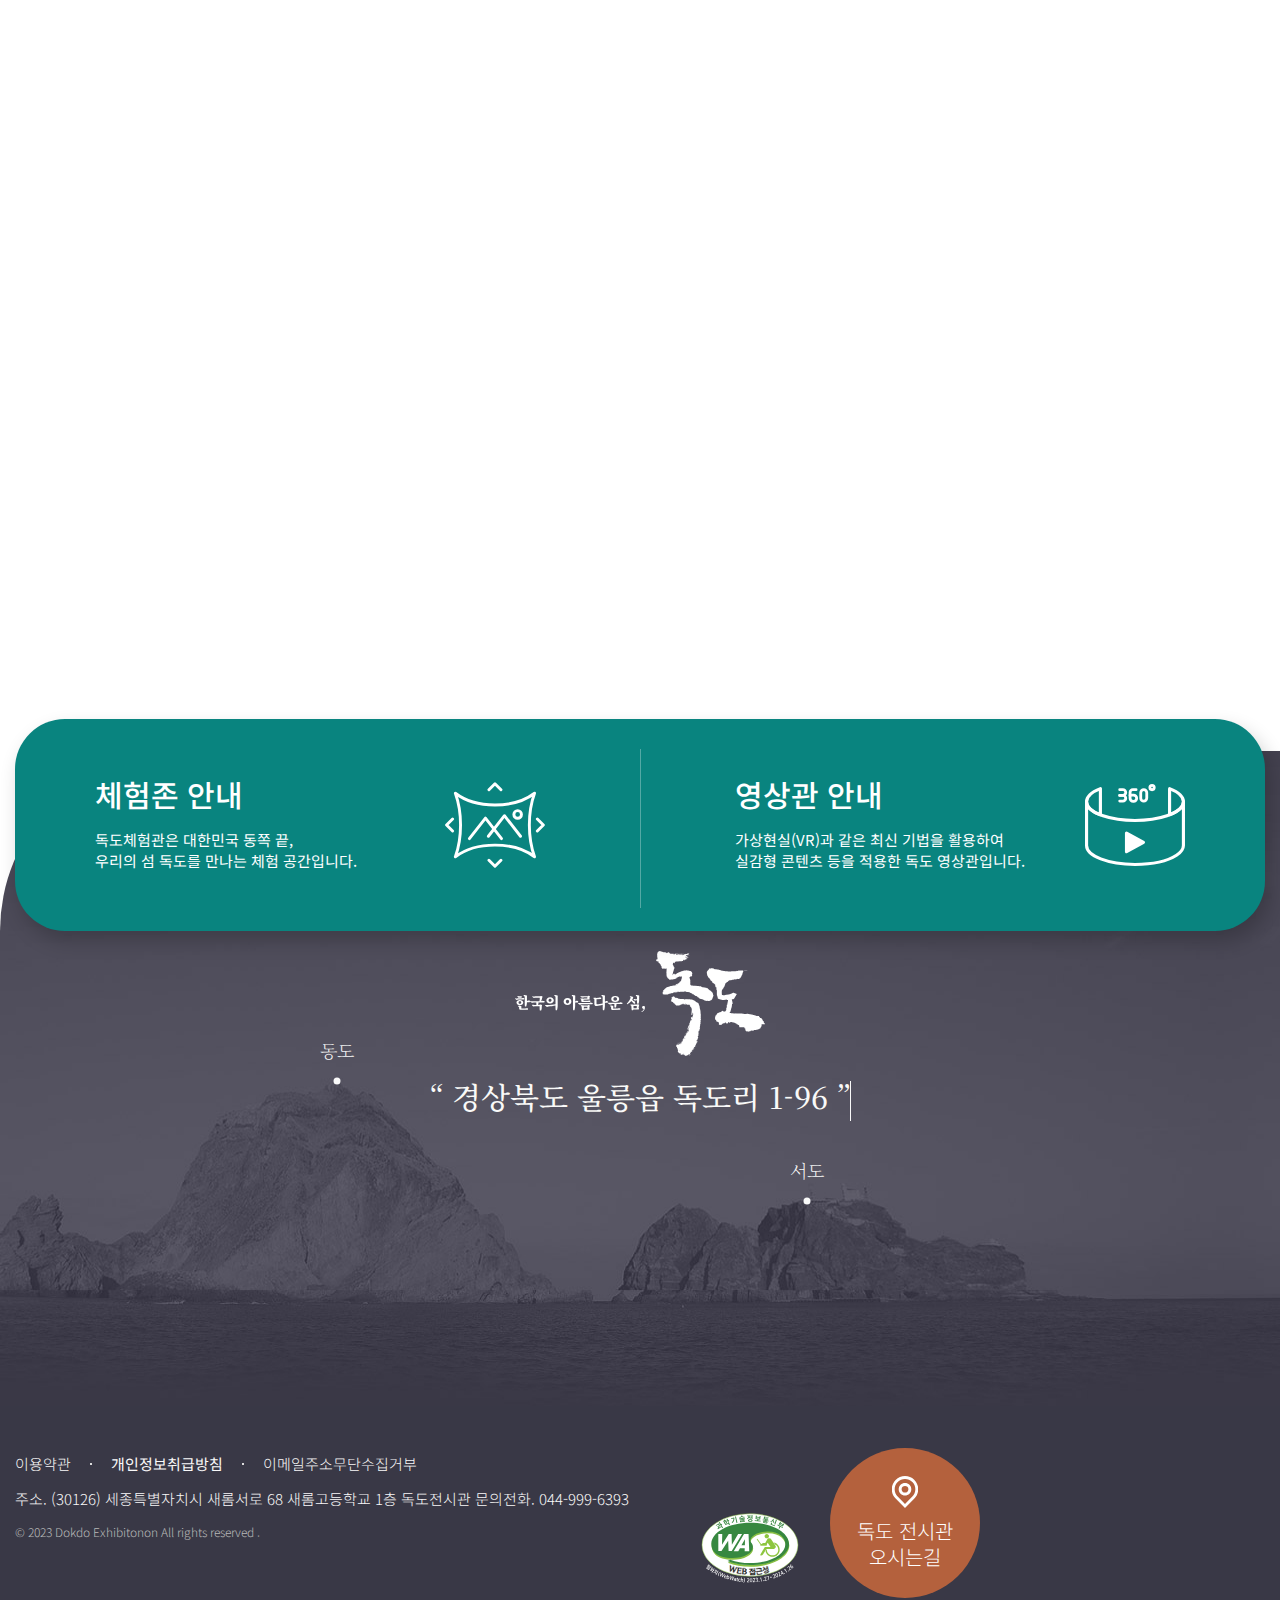
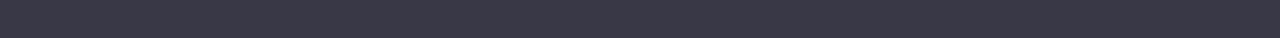
==== commit b93758ea: "DokDo" ====
--- a/index.html
+++ b/index.html
@@ -92,7 +92,7 @@
                                     <img src="./images/visual_tx.svg" alt="">
                                 </div>
                                 <p>독도에 대한 의미를 되새기는 특별한 공간,<br />독도의 삶과 역사를 잊지 않기 위해 독도 전시관이 앞장서겠습니다.</p>
-                                <a href="" class="btn wc">전시안내보기<i class="bi bi-caret-right-fill"></i></a>
+                                <a href="" class="btn wc">전시안내보기</a>
                             </div>
                         </div>
                     </div>
@@ -106,6 +106,9 @@
                     <a href="" class="case">
                         <span>단체예약<br />신청</span>
                     </a>
+                </div>
+                <div class="scroll">
+                    <span>S C R O L L</span>
                 </div>
             </section>
 
@@ -118,7 +121,7 @@
                         <p>독도의 역사를 배우고, 자연을 체험하며 독도영토주권<br />
                             수호 의지를 다질 수 있는 소중한 시간이 되기를 바랍니다.</p>
                         <a href="" class="btn mc">바로가기
-                            <i class="bi bi-caret-right-fill"></i></a>
+                            </i></a>
                     </div>
                     <div class="right">
                         <h3>관람안내</h3>
@@ -146,9 +149,9 @@
                     </div>
                 </div>
     </div>
-
-
     </section>
+
+
     <section class="main_notice _se_">
         <div class="inner content">
             <div class="left">
@@ -156,12 +159,12 @@
                 <p>독도의 미래를 생각하는 공간으로<br />
                     앞으로도 지속적으로 활용되기를 바랍니다.</p>
                 <div class="arrows">
-                    <i class="bi bi-chevron-left"></i>
-                    <i class="bi bi-chevron-right"></i>
-                </div>
-
-            </div>
-            <div class="right">
+                    <i class="bi bi-chevron-left left"></i>
+                    <i class="bi bi-chevron-right right"></i>
+                </div>
+
+            </div>
+            <div class="right_slide">
                 <div class="swiper notice_slide">
                     <div class="swiper-wrapper">
                         <div class="swiper-slide card">
@@ -191,18 +194,74 @@
                 </div>
             </div>
         </div>
-
-
-
-
-
-
+    </section>
+
+    <section class="main_banner _se_">
+        <h2 class="blind">메인 배너</h2>
+        <div class="inner">
+            <ul class="content">
+                <li>
+                    <a href="">
+                        <h3>체험존 안내</h3>
+                        <p>독도체험관은 대한민국 동쪽 끝, <br /> 우리의 섬 독도를 만나는 체험 공간입니다.</p>
+                        <strong></strong>
+                    </a>
+                </li>
+                <li>
+                    <a href="">
+                        <h3>영상관 안내</h3>
+                        <p>가상현실(VR)과 같은 최신 기법을 활용하여<br />
+                            실감형 콘텐츠 등을 적용한 독도 영상관입니다.
+                        </p>
+                    </a>
+                </li>
+            </ul>
+        </div>
     </section>
 
     </main>
     <!-- 푸터 -->
     <footer class="footer">
-
+        <div class="top">
+            <div class="inner content">
+                <div class="img_box">
+                    <img src="./images/img_logo2.svg" alt="">
+                </div>
+                <div class="txt">“ 경상북도 울릉읍 독도리 1-96 ”</div>
+            </div>
+            <div class="dots">
+                <div class="east">
+                    <p>동도</p>
+                </div>
+                <div class="west">
+                    <p>서도</p>
+                </div>
+            </div>
+        </div>
+        <div class="bottom">
+            <div class="bottom_wrap">
+                <address class="inner content">
+                    <ul class="customer">
+                        <li><a href="">이용약관</a></li>
+                        <li><a href=""><strong>개인정보취급방침</strong></a></li>
+                        <li><a href="">이메일주소무단수집거부</a></li>
+                    </ul>
+                    <div class="adress">
+                        주소. (30126) 세종특별자치시 새롬서로 68 새롬고등학교 1층 독도전시관
+                        문의전화. 044-999-6393
+                    </div>
+                    <div class="copy">&copy; 2023 Dokdo Exhibitonon All rights reserved .</div>
+                </address>
+                <div class="web">
+                    <img src="./images/wa_mark.svg" alt="">
+                    <div class="btn_cicle">
+                        <a href="" class="case">
+                            <span>독도 전시관<br />오시는길</span>
+                        </a>
+                    </div>
+                </div>
+            </div>
+        </div>
     </footer>
     </div>
 </body>
--- a/css/base.css
+++ b/css/base.css
@@ -147,8 +147,10 @@
 hgroup,
 menu,
 nav,
-section {
+section,
+address {
     display: block;
+    box-sizing: border-box;
 }
 
 figure {
--- a/css/style.css
+++ b/css/style.css
@@ -1,12 +1,13 @@
 /* 변수쓰기 */
 :root {
-    --mc: #09847f;
-    --sc: #b4613d;
+    --mc: #09847F;
+    --sc: #B4613D;
     --lc: #dddddd;
     --wc: #ffffff;
-    --dc: #333;
+    --dc: #444444;
     --gc: #f9f9f9;
 }
+
 
 .inner {
     max-width: 1440rem;
@@ -19,29 +20,41 @@
     font-size: 20rem;
     padding: 20rem 30rem;
     border-radius: 30rem;
+    overflow: hidden;
 }
 
 .btn2 {
     display: inline-block;
-    font-size: 20rem;
-    padding: 20rem 30rem;
+    font-size: 18rem;
+    padding: 10rem 20rem;
     border-radius: 20rem;
     overflow: hidden;
     background: var(--dc);
     color: var(--wc);
 }
 
-.btn::before {
-    content: "";
+.btn3 {
+    display: inline-block;
+    font-size: 14rem;
+    padding: 5rem 10rem 4rem 10rem;
+    border-radius: 10rem;
+    overflow: hidden;
+    color: var(--mc);
+    border: 2px solid var(--mc);
+}
+
+.btn::after {
+    content: "\f231";
     font-family: bootstrap-icons;
-    vertical-align: middle;
-    margin: 0 0;
+    vertical-align: -3px;
+    margin: 0 0 0 15rem;
 }
 
 .btn.wc {
     position: relative;
     color: var(--wc);
     border: 3px solid var(--wc);
+
 }
 
 .btn.wc::before {
@@ -53,7 +66,7 @@
     height: 0;
     z-index: -1;
     background: var(--mc);
-    transition: 0.3s;
+    transition: .5s;
 }
 
 .btn.wc:hover::before {
@@ -67,12 +80,12 @@
     border: 3px solid var(--mc);
 }
 
-.list_dots>* {
+.list_dot>* {
     position: relative;
     padding: 0 0 0 15rem;
 }
 
-.list_dots>*::before {
+.list_dot>*::before {
     content: "";
     position: absolute;
     top: 7rem;
@@ -80,9 +93,7 @@
     width: 2rem;
     height: 2rem;
     background: var(--mc);
-
-}
-
+}
 
 .section {
     padding: 100rem 0;
@@ -91,6 +102,7 @@
 .section.gc {
     background: var(--gc);
 }
+
 
 .wrap {}
 
@@ -321,20 +333,33 @@
     transform: translate(-50%, -50%);
     max-width: 1600rem;
     width: 100%;
+
 }
 
 .main_visual .arrows i {
     position: absolute;
     top: 0;
     cursor: pointer;
+    opacity: 0.4;
+    transition: 0.5s;
 }
 
 .main_visual .arrows .left {
-    left: 15rem;
+    left: -15rem;
 }
 
 .main_visual .arrows .right {
-    right: 15rem;
+    right: -15rem;
+}
+
+.main_visual:hover .arrows .left {
+    opacity: 1;
+    transform: translate(30rem, 0);
+}
+
+.main_visual:hover .arrows .right {
+    opacity: 1;
+    transform: translate(-30rem, 0);
 }
 
 .main_visual .arrows i::before {
@@ -345,12 +370,68 @@
     border-radius: 50%;
 }
 
+.main_visual .scroll {
+    position: absolute;
+    bottom: 120px;
+    left: 50%;
+    transform: translate(-50%, 0);
+    z-index: 999;
+}
+
+.main_visual .scroll span {
+    position: relative;
+    color: var(--gc);
+    font-size: 10px;
+    text-transform: uppercase;
+}
+
+.main_visual .scroll span::before {
+    content: "";
+    position: absolute;
+    top: 35px;
+    left: 50%;
+    width: 2px;
+    height: 120px;
+    background: rgba(255, 255, 255, 0.3);
+    transform: translate(-50%, 0);
+}
+
+.main_visual .scroll span::after {
+    content: "";
+    position: absolute;
+    top: 25px;
+    left: 50%;
+    width: 5px;
+    height: 5px;
+    background: rgba(255, 255, 255, 1);
+    transform: translate(-50%, 0);
+    border-radius: 50%;
+
+    animation: circle 1.5s infinite cubic-bezier(1, .45, .55, .65);
+}
+
+@keyframes circle {
+    0% {
+        transform: translate(-50%, 0);
+    }
+
+    80% {
+        outline: 0 solid rgba(255, 255, 255, 0.8);
+    }
+
+    100% {
+        transform: translate(-50%, 115px);
+        outline: 30px solid rgba(64, 136, 230, 0);
+    }
+}
+
 
 .main_visual .btn_cicle {
     position: absolute;
     bottom: -100rem;
     right: 300rem;
     z-index: 999;
+    z-index: 1;
 }
 
 .main_visual .btn_cicle .case {
@@ -381,7 +462,7 @@
     width: 26rem;
     height: 30rem;
     background: url(../images/icon_apply.svg) no-repeat center center/cover;
-    margin: 0 0 20rem 0;
+    margin: 0 0 10rem 0;
 }
 
 .main_content {}
@@ -493,6 +574,17 @@
     padding: 0 0 100rem 0;
 }
 
+.main_notice .content {
+    opacity: 0;
+    transform: translate(0, 100rem);
+    transition: 0.8s;
+}
+
+.main_notice.on .content {
+    opacity: 1;
+    transform: translate(0, 0)
+}
+
 .main_notice h2 {
     font-size: 50rem;
     font-weight: 700;
@@ -520,16 +612,340 @@
     grid-template-columns: 1fr 2fr;
 }
 
-.main_notice .right {
-    overflow: hidden;
+.main_notice .right_slide {
+    position: relative;
+    /* overflow: hidden; */
+    min-width: 0;
+}
+
+.main_notice .right_slide::before {
+    content: "";
+    position: absolute;
+    top: -20rem;
+    left: -45rem;
+    width: 100rem;
+    height: 100rem;
+    outline: 50rem solid var(--mc);
+    border-radius: 50%;
 }
 
 .main_notice img {
     width: 100%;
-}
-
-
-
-.footer {
-    height: 100vh;
+    height: 300rem;
+    object-fit: cover;
+}
+
+.main_notice .card {
+    padding: 15rem;
+    background: var(--gc);
+    border-radius: 10rem;
+}
+
+.main_notice .card .img_box {
+    border-radius: 5rem;
+    overflow: hidden;
+    margin: 0 0 15rem 0;
+}
+
+.main_notice .card strong {
+    display: block;
+    margin: 10rem 0;
+}
+
+
+.main_banner .content {
+    position: relative;
+    display: grid;
+    grid-template-columns: repeat(2, 1fr);
+    gap: 30rem;
+    background: var(--mc);
+    color: var(--wc);
+    margin: 0 auto -80rem auto;
+
+    border-radius: 50rem;
+    box-shadow: 5rem 10rem 20rem rgba(0, 0, 0, 0.2);
+
+    transform: translate(0, 100rem);
+    transition: 0.5s;
+    z-index: 1;
+}
+
+.main_banner.on .content {
+    transform: translate(0, 0);
+}
+
+.main_banner .content a {
+    display: block;
+    padding: 60rem 80rem;
+}
+
+.main_banner .content h3 {
+    font-size: 30rem;
+    font-weight: 500;
+    margin: 0 0 20rem 0;
+}
+
+.main_banner .content p {
+    font-size: 15rem;
+    line-height: 21rem;
+}
+
+.main_banner .content li {
+    position: relative;
+}
+
+
+.main_banner .content li a::after {
+    content: "";
+    position: absolute;
+    right: 80rem;
+    top: 50%;
+    transform: translate(0, -50%);
+    width: 100rem;
+    height: 100rem;
+    background: url(../images/icon_experience.svg) no-repeat center;
+}
+
+.main_banner .content li:last-child a::after {
+    background: url(../images/icon_theater.svg) no-repeat center;
+}
+
+
+.main_banner .content li~li::before {
+    content: "";
+    position: absolute;
+    left: -15rem;
+    top: 30rem;
+    bottom: 30rem;
+    height: 75%;
+    width: 1px;
+    background: rgba(255, 255, 255, 0.3);
+}
+
+
+
+
+.footer {}
+
+.footer .top {
+    position: relative;
+    border-radius: 180rem 0 0 0;
+    overflow: hidden;
+    background: #434250 url(../images/bg_banner.jpg) no-repeat center bottom;
+    padding: 200rem 0 300rem 0;
+
+}
+
+/* .footer .top .content {
+    text-align: center;
+} */
+
+.footer .top .content .img_box {
+    width: 250rem;
+    margin: 0 auto 50rem auto;
+}
+
+.footer .top .txt {
+    position: absolute;
+    top: 330rem;
+    left: 50%;
+    transform: translate(-50%, 0);
+    font-size: 30rem;
+    font-weight: 500;
+    font-family: 'Noto Serif KR';
+    color: var(--dc);
+    white-space: nowrap;
+}
+
+.footer .top .content .txt::before {
+    content: "“ 경상북도 울릉읍 독도리 1-96 ”";
+    position: absolute;
+    top: 0;
+    left: 0;
+
+
+    width: 100%;
+    height: 40rem;
+    color: var(--gc);
+    white-space: nowrap;
+    overflow: hidden;
+
+    border-right: 1px solid var(--gc);
+    animation: tt 7s infinite steps(31);
+}
+
+@keyframes tt {
+    0% {
+        width: 0;
+    }
+
+    50% {
+        width: 100%;
+    }
+
+    100% {
+        width: 0;
+    }
+}
+
+
+
+
+.footer .top .dots {
+    position: relative;
+    left: 50%;
+    color: var(--gc);
+    font-family: 'Noto Serif KR';
+    font-size: 18rem;
+    font-weight: 100;
+}
+
+.footer .top .dots .east {
+    position: absolute;
+    top: -65rem;
+    left: 0;
+    margin: 0 0 0 -320rem;
+}
+
+.footer .top .dots .west {
+    position: absolute;
+    top: 55rem;
+    margin: 0 0 0 150rem;
+}
+
+.footer .top .dots .east::before,
+.west::before {
+    content: "";
+    position: absolute;
+    top: 40rem;
+    left: 50%;
+    transform: translate(-50%, -50%);
+    width: 7rem;
+    height: 7rem;
+    background: var(--gc);
+    border-radius: 50%;
+}
+
+.footer .top .dots .east::after,
+.west::after {
+    content: "";
+    position: absolute;
+    top: 40rem;
+    left: 50%;
+    transform: translate(-50%, -50%);
+    border-radius: 50%;
+    animation: scale 2.5s infinite;
+
+}
+
+
+@keyframes scale {
+    0% {
+        width: 10rem;
+        height: 10rem;
+        background: rgba(255, 255, 255, 0.2);
+    }
+
+    50% {
+        width: 30rem;
+        height: 30rem;
+        background: rgba(255, 255, 255, 0.2);
+    }
+
+    100% {
+        width: 7rem;
+        height: 7rem;
+        background: rgba(255, 255, 255, 0.2);
+    }
+}
+
+.footer .bottom_wrap {
+    padding: 50rem 0 100rem 0;
+    background: #393846;
+    color: var(--gc);
+    font-size: 15rem;
+    font-weight: 300;
+}
+
+.footer .bottom .customer {
+    display: flex;
+    gap: 40rem;
+    margin: 0 0 20rem 0;
+}
+
+.footer .bottom .customer>* {
+    position: relative;
+}
+
+.footer .bottom .customer li~li::before {
+    content: "";
+    position: absolute;
+    left: -20rem;
+    top: 50%;
+    width: 2px;
+    height: 2px;
+    transform: translate(-50%, -50%);
+    background: var(--lc);
+}
+
+.footer .bottom .adress {
+    margin: 0 0 20rem 0;
+
+}
+
+.footer .bottom .copy {
+    font-size: 12rem;
+    color: #b8b8b8;
+}
+
+.footer .bottom .web {
+    position: relative;
+}
+
+.footer .bottom .web img {
+    position: absolute;
+    bottom: -60rem;
+    right: 480rem;
+    height: 100rem;
+    width: 100rem;
+}
+
+
+.footer .bottom .web .btn_cicle {
+    position: absolute;
+    bottom: -60rem;
+    right: 300rem;
+    z-index: 999;
+    z-index: 1;
+}
+
+.footer .bottom .web .btn_cicle .case {
+    display: flex;
+    flex-direction: column;
+    justify-content: center;
+    align-items: center;
+    width: 150rem;
+    height: 150rem;
+    background: var(--sc);
+    color: var(--wc);
+    font-size: 20rem;
+    border-radius: 50%;
+    text-align: center;
+    line-height: 26rem;
+
+
+}
+
+.footer .bottom .web .btn_cicle:hover .case {
+
+    animation: flipInY 1s;
+}
+
+.footer .bottom .web .btn_cicle .case::before {
+    content: "";
+    display: block;
+    width: 26rem;
+    height: 32rem;
+    background: url(../images/icon_map.svg) no-repeat center center/cover;
+    margin: 0 0 10rem 0;
 }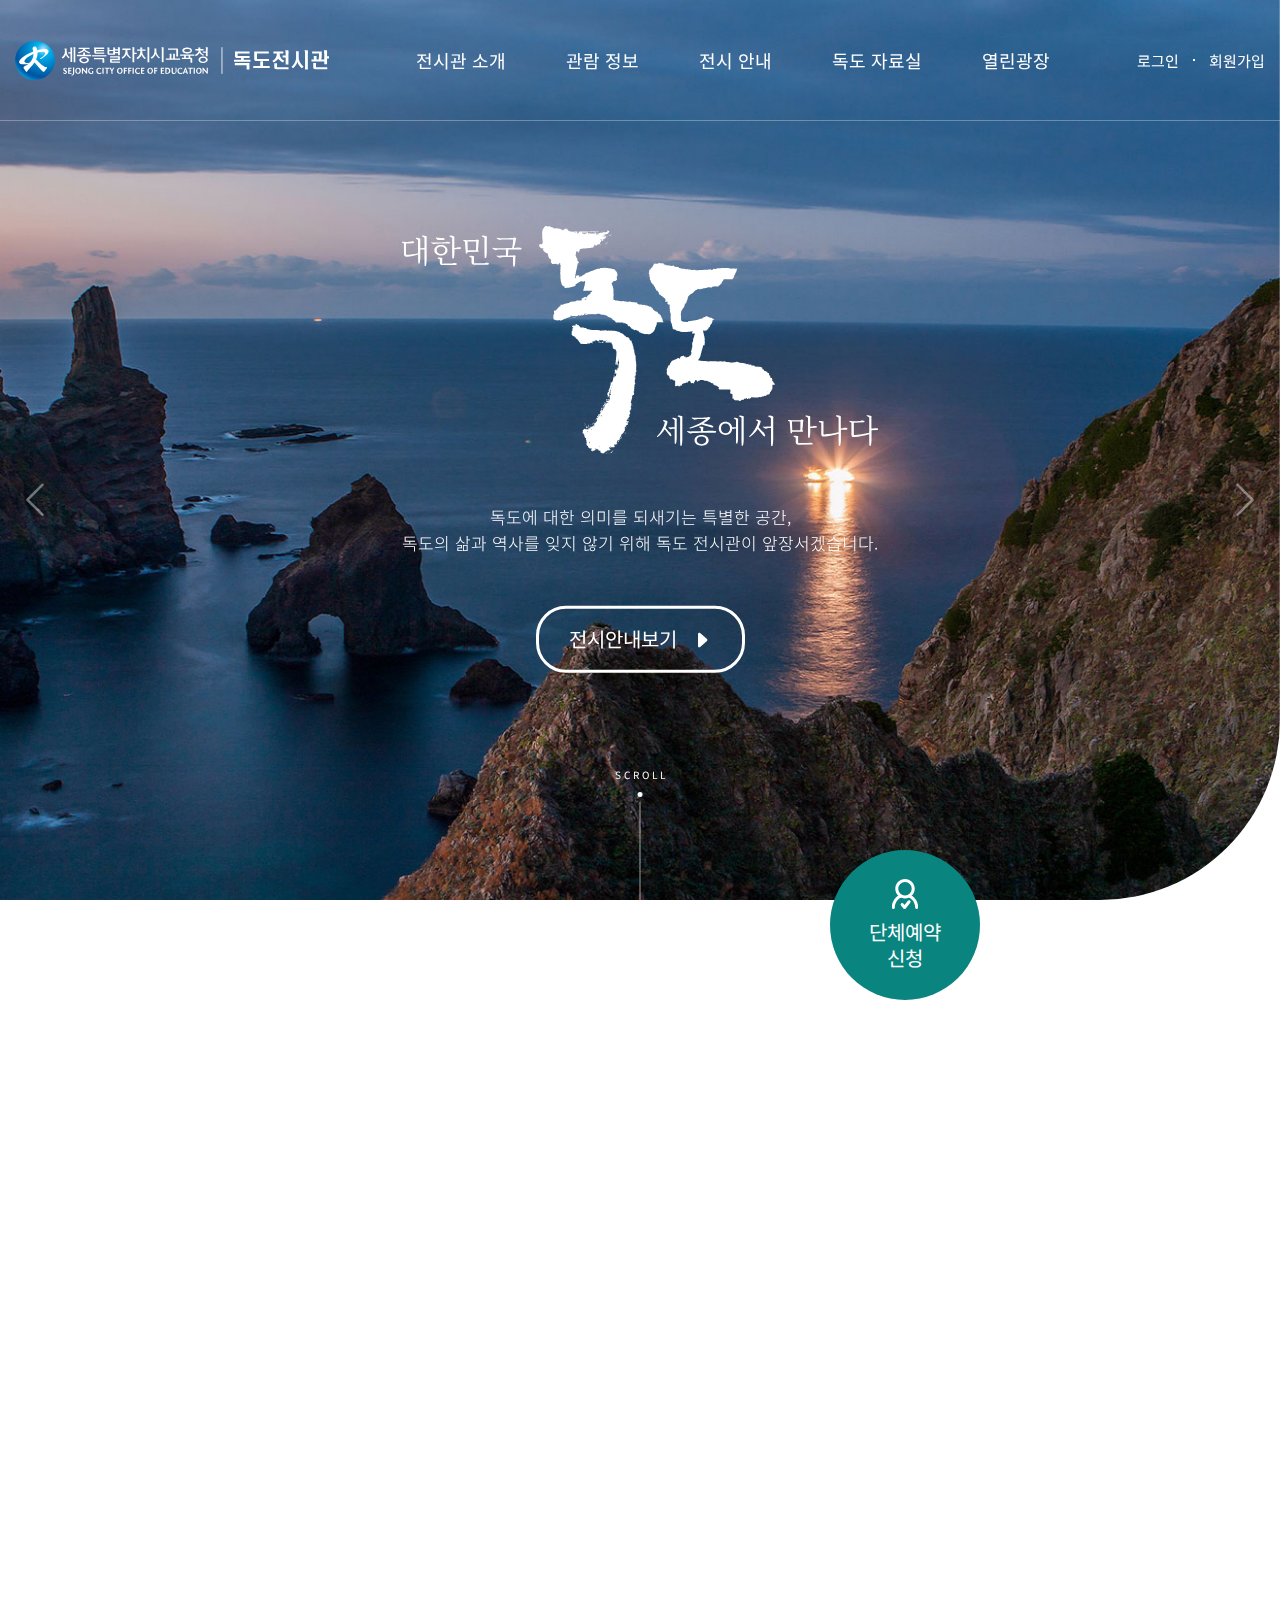
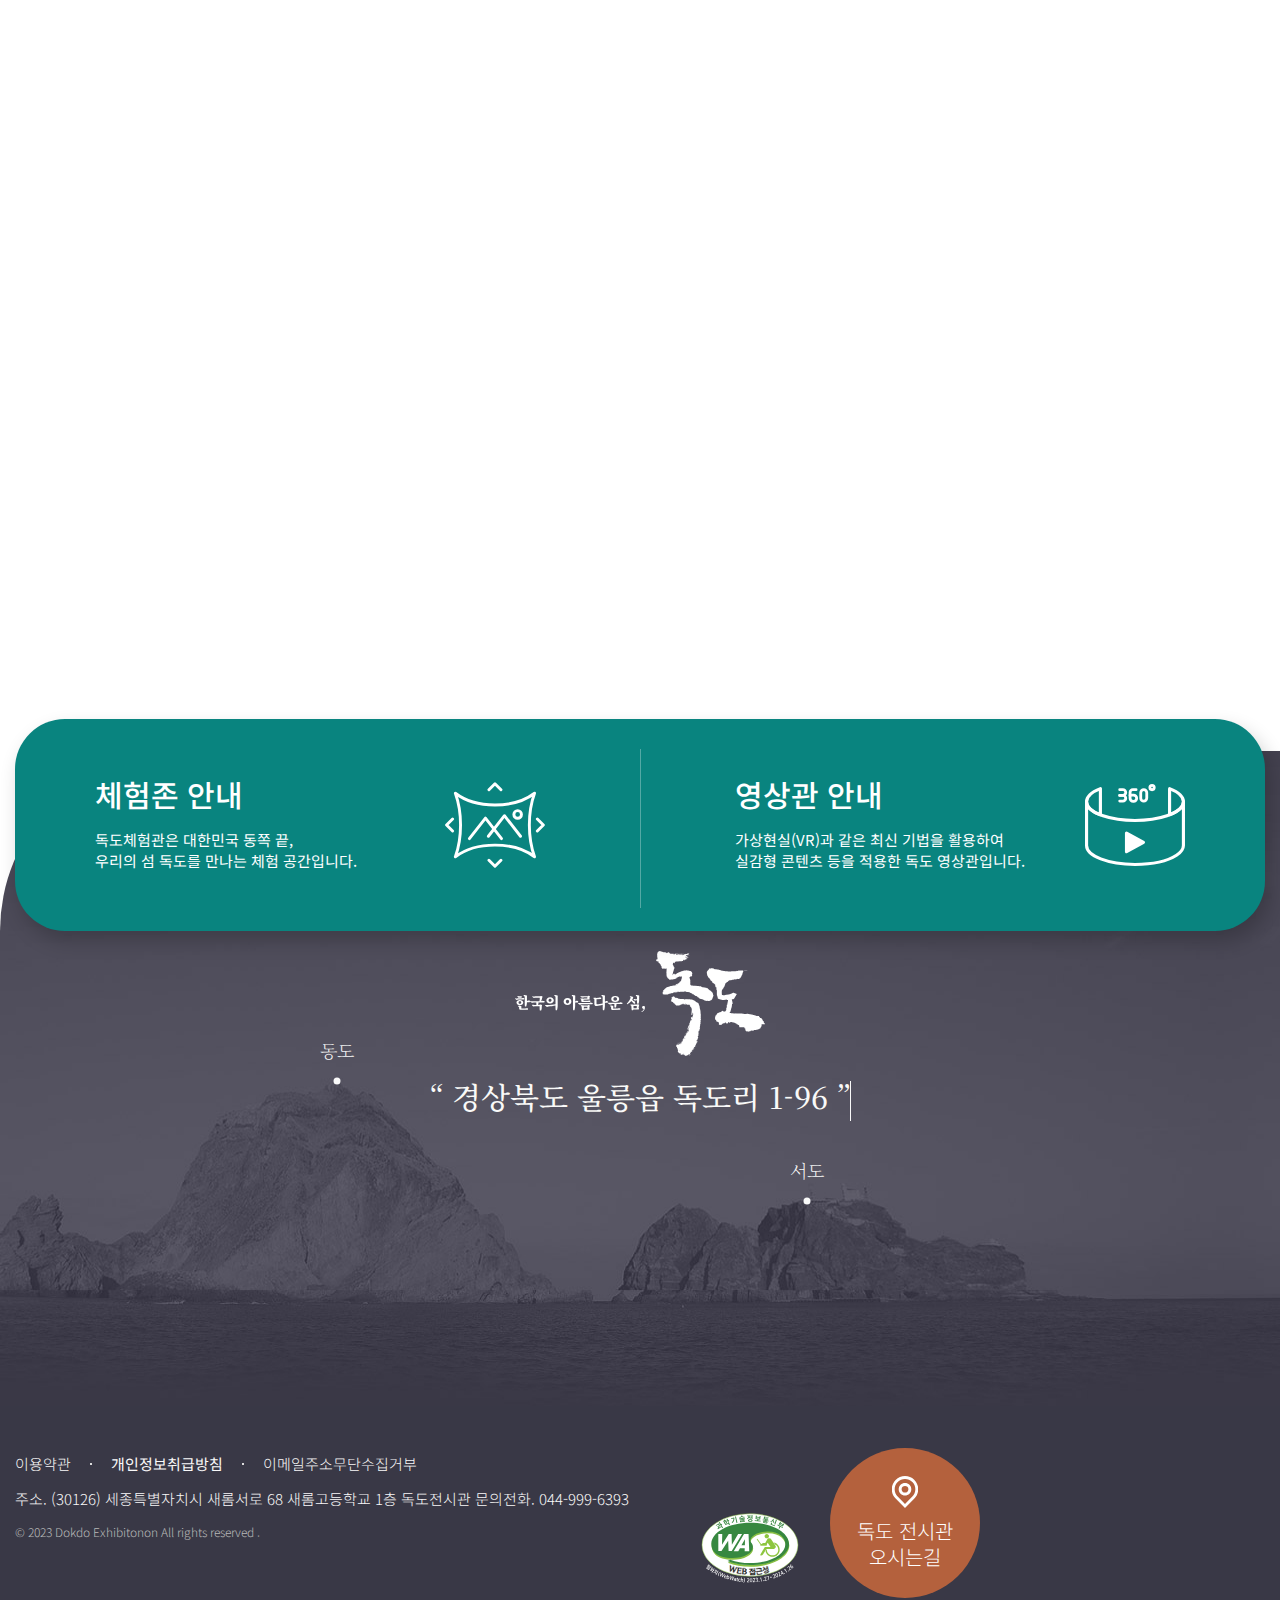
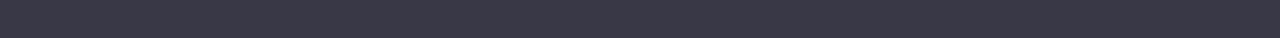
==== commit d3ec32db: "dokdo" ====
--- a/index.html
+++ b/index.html
@@ -121,7 +121,7 @@
                         <p>독도의 역사를 배우고, 자연을 체험하며 독도영토주권<br />
                             수호 의지를 다질 수 있는 소중한 시간이 되기를 바랍니다.</p>
                         <a href="" class="btn mc">바로가기
-                            </i></a>
+                        </a>
                     </div>
                     <div class="right">
                         <h3>관람안내</h3>
--- a/css/style.css
+++ b/css/style.css
@@ -31,6 +31,11 @@
     overflow: hidden;
     background: var(--dc);
     color: var(--wc);
+    transition: .5s;
+}
+
+.btn2:hover {
+    background: #111;
 }
 
 .btn3 {
@@ -76,16 +81,39 @@
 }
 
 .btn.mc {
+    position: relative;
     color: var(--mc);
     border: 3px solid var(--mc);
 }
 
-.list_dot>* {
+.btn.mc::before {
+    content: "";
+    position: absolute;
+    top: 0;
+    left: 0;
+    right: 0;
+    height: 0;
+    z-index: -1;
+    background: var(--mc);
+    transition: .5s;
+}
+
+.btn.mc:hover::before {
+    top: auto;
+    bottom: 0;
+    height: 100%;
+}
+
+.btn.mc:hover {
+    color: var(--wc);
+}
+
+.list_dots>* {
     position: relative;
     padding: 0 0 0 15rem;
 }
 
-.list_dot>*::before {
+.list_dots>*::before {
     content: "";
     position: absolute;
     top: 7rem;
@@ -94,6 +122,7 @@
     height: 2rem;
     background: var(--mc);
 }
+
 
 .section {
     padding: 100rem 0;
@@ -531,6 +560,11 @@
     margin: 0 0 57rem 0;
 }
 
+
+.main_content .content .right span {
+    color: #aaa;
+}
+
 .main_content .content .right .desc {
     display: flex;
     justify-content: space-between;
